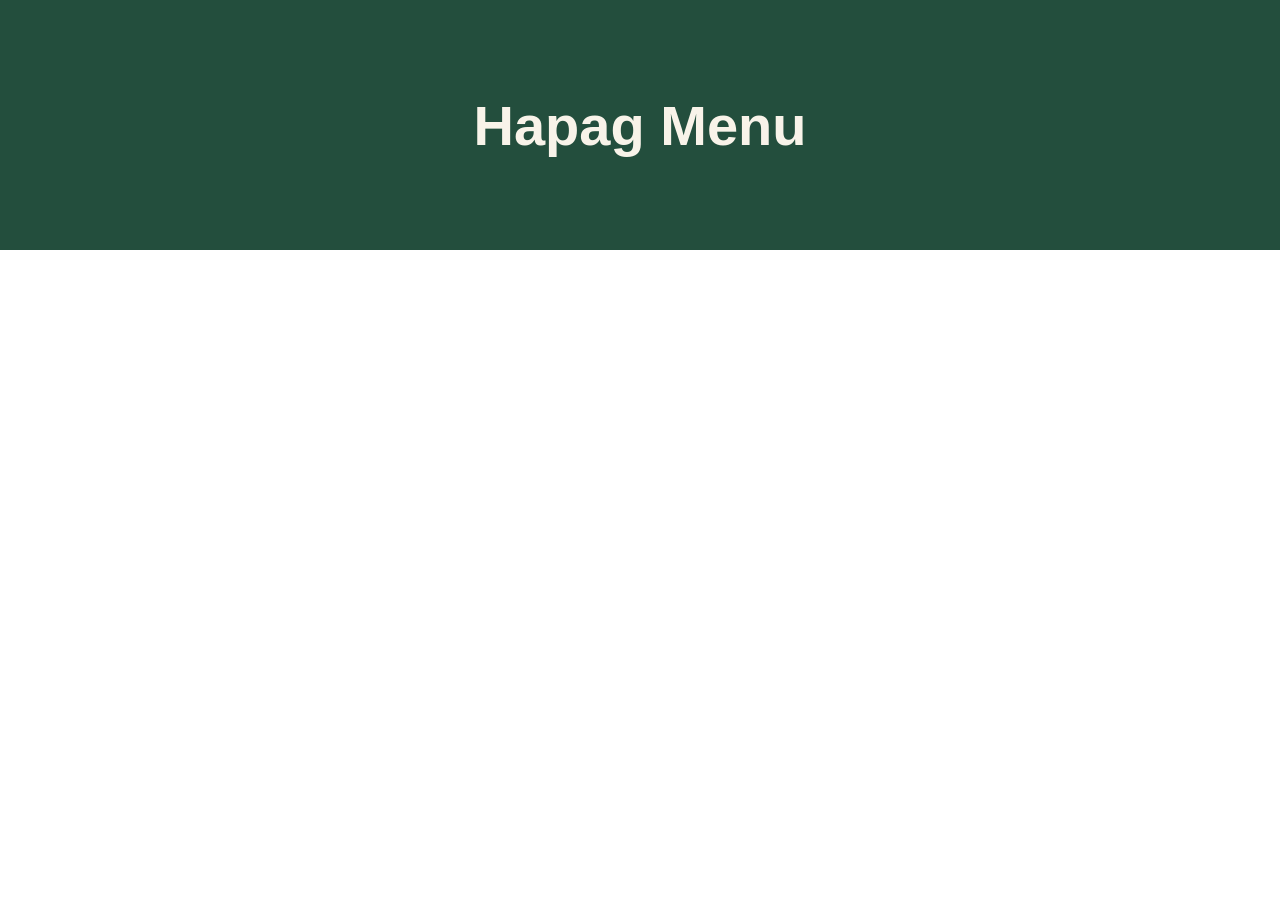
==== pages/menu.html @ a17d986a "setting up the environment for the menu page" ====
<!doctype html>
<html lang="en">
  <head>
    <meta charset="UTF-8" />
    <meta name="viewport" content="width=device-width, initial-scale=1.0" />
    <link rel="stylesheet" href="/css/menu.css" />
    <title>Hapag Menu</title>
  </head>
  <body>
    <header><h1 class="header-title">Hapag Menu</h1></header>
  </body>
</html>
---- css/menu.css ----
* {
  margin: 0;
  padding: 0;
  font-family: Arial, Helvetica, sans-serif;
}

header {
  background-color: #234e3d;
  display: flex;
  text-align: center;
  justify-content: center;
  align-items: center;
  margin: 0 auto;
  height: 250px;
}

.header-title {
  font-size: 3.5rem;
  color: #f8f3e9;
}
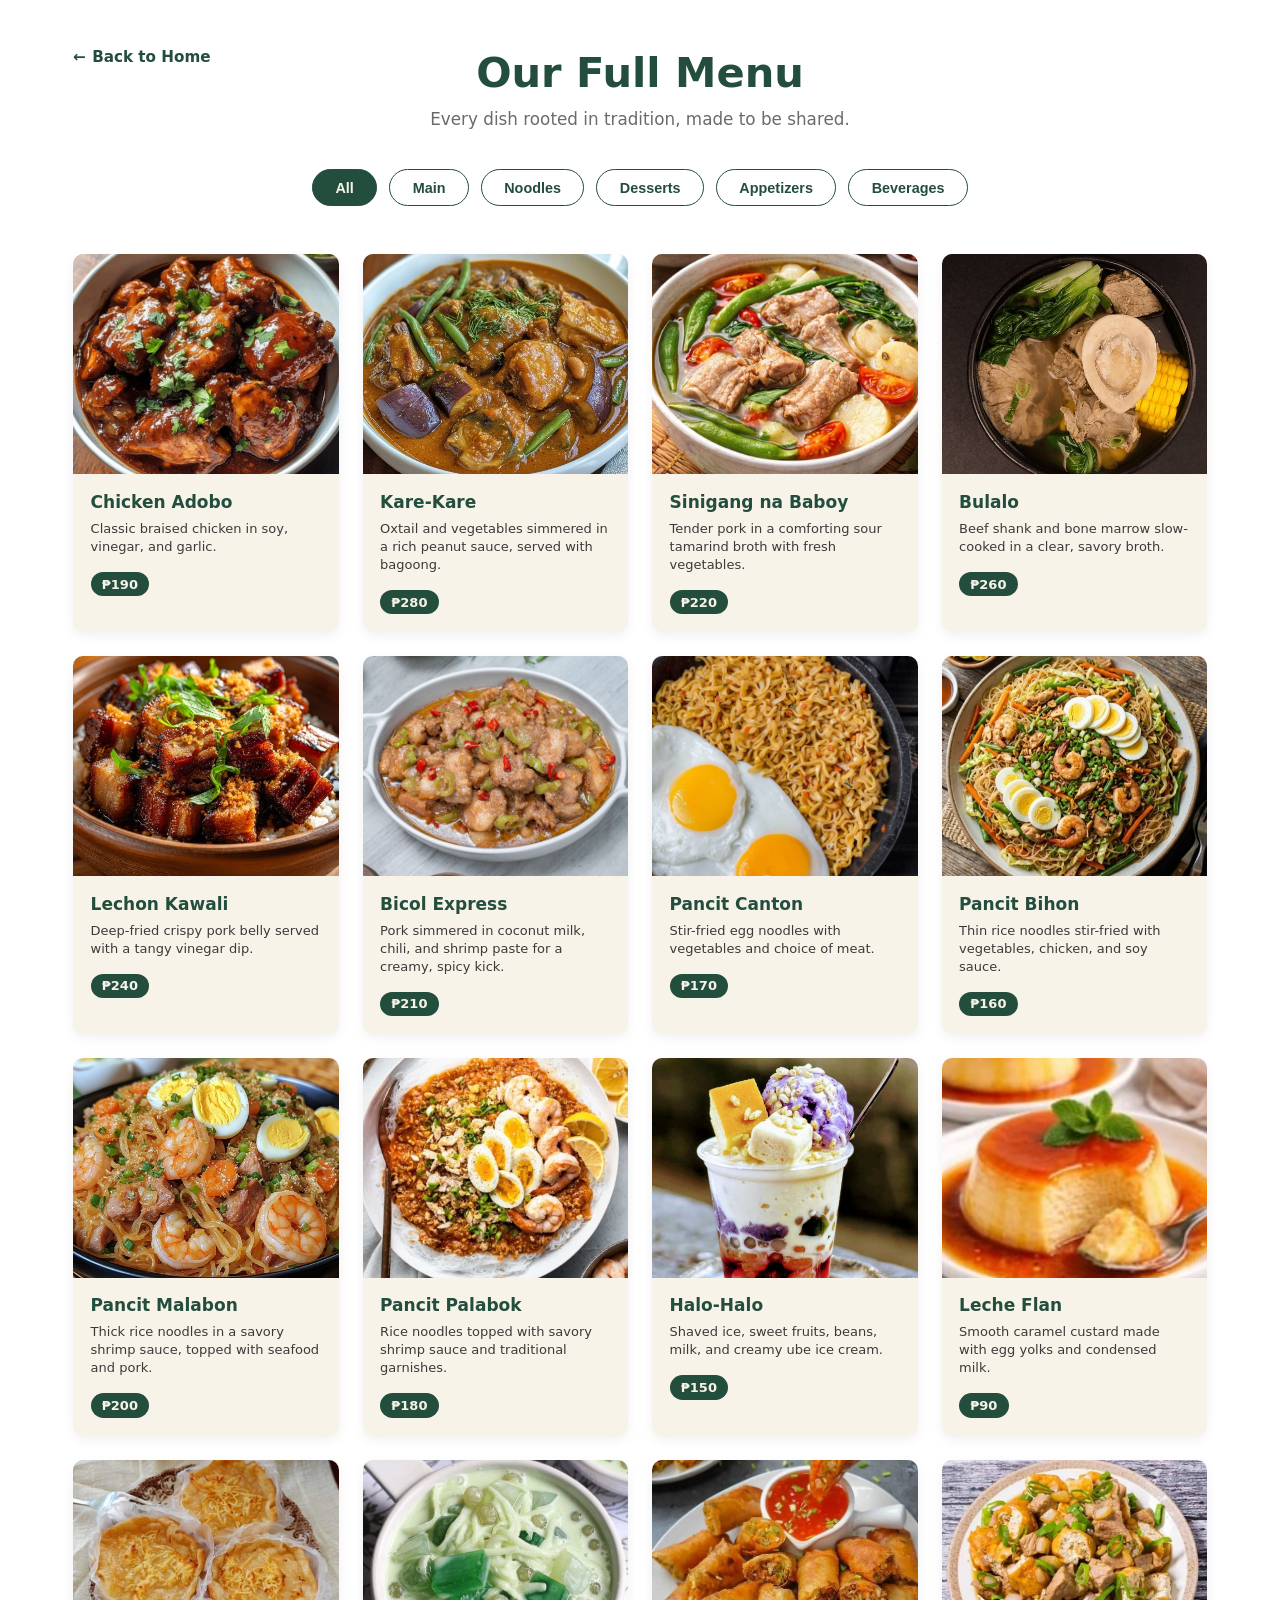
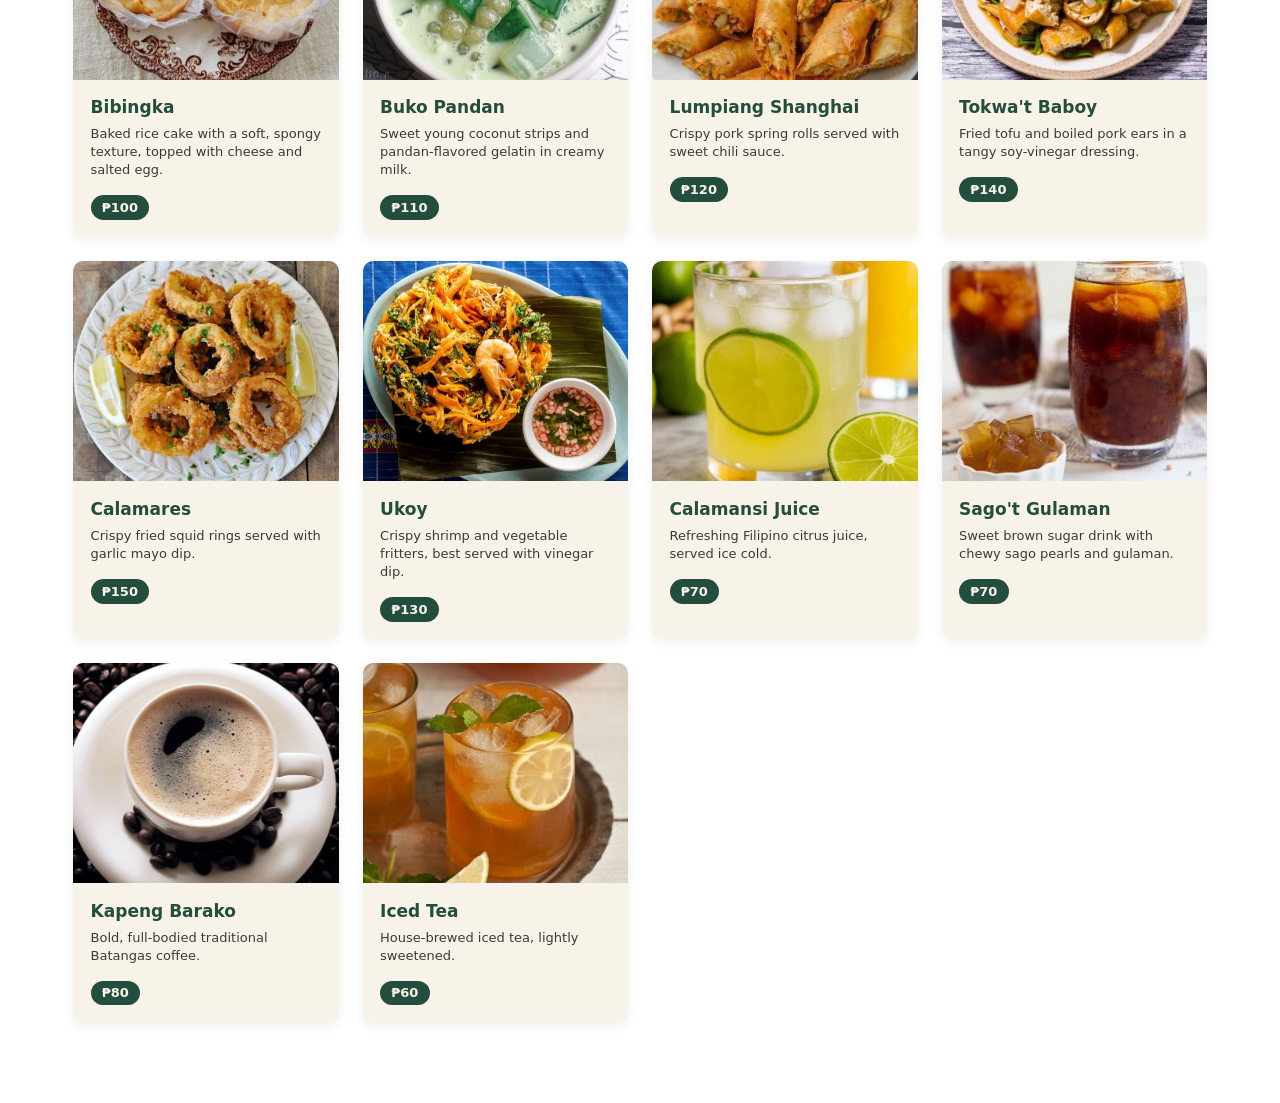
==== commit 10f28348: "feat: add responsive full menu page with category filters" ====
--- a/pages/menu.html
+++ b/pages/menu.html
@@ -3,10 +3,383 @@
   <head>
     <meta charset="UTF-8" />
     <meta name="viewport" content="width=device-width, initial-scale=1.0" />
+    <title>Full Menu | HAPAG</title>
     <link rel="stylesheet" href="/css/menu.css" />
-    <title>Hapag Menu</title>
+    <link
+      rel="stylesheet"
+      href="https://cdnjs.cloudflare.com/ajax/libs/font-awesome/6.5.1/css/all.min.css"
+    />
   </head>
   <body>
-    <header><h1 class="header-title">Hapag Menu</h1></header>
+    <!-- Full Menu Page -->
+    <main id="full-menu">
+      <!-- Page Header -->
+      <div class="full-menu-header">
+        <a href="/index.html" class="back-link">
+          <span class="arrow-back">←</span> Back to Home
+        </a>
+        <h1 class="full-menu-title">Our Full Menu</h1>
+        <p class="full-menu-subtitle">
+          Every dish rooted in tradition, made to be shared.
+        </p>
+      </div>
+
+      <!-- Filter Buttons -->
+      <div class="menu-filters" id="menu-filters">
+        <button class="filter-btn active" data-filter="all">All</button>
+        <button class="filter-btn" data-filter="main">Main</button>
+        <button class="filter-btn" data-filter="noodles">Noodles</button>
+        <button class="filter-btn" data-filter="desserts">Desserts</button>
+        <button class="filter-btn" data-filter="appetizers">Appetizers</button>
+        <button class="filter-btn" data-filter="beverages">Beverages</button>
+      </div>
+
+      <!-- Full Menu Grid -->
+      <div class="full-menu-grid" id="full-menu-grid">
+        <!-- Main Courses -->
+        <article class="menu-card" data-category="main">
+          <div class="menu-img-wrap">
+            <img src="/assets/menu/main/adobo.jpg" alt="Chicken Adobo" />
+          </div>
+          <div class="menu-info">
+            <p class="dish-title">Chicken Adobo</p>
+            <p class="dish-description">
+              Classic braised chicken in soy, vinegar, and garlic.
+            </p>
+            <span class="menu-price">₱190</span>
+          </div>
+        </article>
+
+        <article class="menu-card" data-category="main">
+          <div class="menu-img-wrap">
+            <img src="/assets/menu/main/kare-kare.jpg" alt="Kare-Kare" />
+          </div>
+          <div class="menu-info">
+            <p class="dish-title">Kare-Kare</p>
+            <p class="dish-description">
+              Oxtail and vegetables simmered in a rich peanut sauce, served with
+              bagoong.
+            </p>
+            <span class="menu-price">₱280</span>
+          </div>
+        </article>
+
+        <article class="menu-card" data-category="main">
+          <div class="menu-img-wrap">
+            <img
+              src="/assets/menu/main/pork-sinigang.jpg"
+              alt="Sinigang na Baboy"
+            />
+          </div>
+          <div class="menu-info">
+            <p class="dish-title">Sinigang na Baboy</p>
+            <p class="dish-description">
+              Tender pork in a comforting sour tamarind broth with fresh
+              vegetables.
+            </p>
+            <span class="menu-price">₱220</span>
+          </div>
+        </article>
+
+        <article class="menu-card" data-category="main">
+          <div class="menu-img-wrap">
+            <img src="/assets/menu/main/bulalo.jpg" alt="Bulalo" />
+          </div>
+          <div class="menu-info">
+            <p class="dish-title">Bulalo</p>
+            <p class="dish-description">
+              Beef shank and bone marrow slow-cooked in a clear, savory broth.
+            </p>
+            <span class="menu-price">₱260</span>
+          </div>
+        </article>
+
+        <article class="menu-card" data-category="main">
+          <div class="menu-img-wrap">
+            <img
+              src="/assets/menu/main/lechon-kawali.jpg"
+              alt="Lechon Kawali"
+            />
+          </div>
+          <div class="menu-info">
+            <p class="dish-title">Lechon Kawali</p>
+            <p class="dish-description">
+              Deep-fried crispy pork belly served with a tangy vinegar dip.
+            </p>
+            <span class="menu-price">₱240</span>
+          </div>
+        </article>
+
+        <article class="menu-card" data-category="main">
+          <div class="menu-img-wrap">
+            <img
+              src="/assets/menu/main/bicol-express.jpg"
+              alt="Bicol Express"
+            />
+          </div>
+          <div class="menu-info">
+            <p class="dish-title">Bicol Express</p>
+            <p class="dish-description">
+              Pork simmered in coconut milk, chili, and shrimp paste for a
+              creamy, spicy kick.
+            </p>
+            <span class="menu-price">₱210</span>
+          </div>
+        </article>
+
+        <!-- Noodles -->
+        <article class="menu-card" data-category="noodles">
+          <div class="menu-img-wrap">
+            <img
+              src="/assets/menu/noodles/pancit-canton.jpg"
+              alt="Pancit Canton"
+            />
+          </div>
+          <div class="menu-info">
+            <p class="dish-title">Pancit Canton</p>
+            <p class="dish-description">
+              Stir-fried egg noodles with vegetables and choice of meat.
+            </p>
+            <span class="menu-price">₱170</span>
+          </div>
+        </article>
+
+        <article class="menu-card" data-category="noodles">
+          <div class="menu-img-wrap">
+            <img
+              src="/assets/menu/noodles/pancit-bihon.jpg"
+              alt="Pancit Bihon"
+            />
+          </div>
+          <div class="menu-info">
+            <p class="dish-title">Pancit Bihon</p>
+            <p class="dish-description">
+              Thin rice noodles stir-fried with vegetables, chicken, and soy
+              sauce.
+            </p>
+            <span class="menu-price">₱160</span>
+          </div>
+        </article>
+
+        <article class="menu-card" data-category="noodles">
+          <div class="menu-img-wrap">
+            <img
+              src="/assets/menu/noodles/pancit-malabon.jpg"
+              alt="Pancit Malabon"
+            />
+          </div>
+          <div class="menu-info">
+            <p class="dish-title">Pancit Malabon</p>
+            <p class="dish-description">
+              Thick rice noodles in a savory shrimp sauce, topped with seafood
+              and pork.
+            </p>
+            <span class="menu-price">₱200</span>
+          </div>
+        </article>
+
+        <article class="menu-card" data-category="noodles">
+          <div class="menu-img-wrap">
+            <img
+              src="/assets/menu/noodles/pancit-palabok.jpg"
+              alt="Pancit Palabok"
+            />
+          </div>
+          <div class="menu-info">
+            <p class="dish-title">Pancit Palabok</p>
+            <p class="dish-description">
+              Rice noodles topped with savory shrimp sauce and traditional
+              garnishes.
+            </p>
+            <span class="menu-price">₱180</span>
+          </div>
+        </article>
+
+        <!-- Desserts -->
+        <article class="menu-card" data-category="desserts">
+          <div class="menu-img-wrap">
+            <img src="/assets/menu/desserts/halo-halo.jpg" alt="Halo-halo" />
+          </div>
+          <div class="menu-info">
+            <p class="dish-title">Halo-Halo</p>
+            <p class="dish-description">
+              Shaved ice, sweet fruits, beans, milk, and creamy ube ice cream.
+            </p>
+            <span class="menu-price">₱150</span>
+          </div>
+        </article>
+
+        <article class="menu-card" data-category="desserts">
+          <div class="menu-img-wrap">
+            <img src="/assets/menu/desserts/leche-flan.jpg" alt="Leche Flan" />
+          </div>
+          <div class="menu-info">
+            <p class="dish-title">Leche Flan</p>
+            <p class="dish-description">
+              Smooth caramel custard made with egg yolks and condensed milk.
+            </p>
+            <span class="menu-price">₱90</span>
+          </div>
+        </article>
+
+        <article class="menu-card" data-category="desserts">
+          <div class="menu-img-wrap">
+            <img src="/assets/menu/desserts/bibingka.jpg" alt="Bibingka" />
+          </div>
+          <div class="menu-info">
+            <p class="dish-title">Bibingka</p>
+            <p class="dish-description">
+              Baked rice cake with a soft, spongy texture, topped with cheese
+              and salted egg.
+            </p>
+            <span class="menu-price">₱100</span>
+          </div>
+        </article>
+
+        <article class="menu-card" data-category="desserts">
+          <div class="menu-img-wrap">
+            <img
+              src="/assets/menu/desserts/buko-pandan.jpg"
+              alt="Buko Pandan"
+            />
+          </div>
+          <div class="menu-info">
+            <p class="dish-title">Buko Pandan</p>
+            <p class="dish-description">
+              Sweet young coconut strips and pandan-flavored gelatin in creamy
+              milk.
+            </p>
+            <span class="menu-price">₱110</span>
+          </div>
+        </article>
+
+        <!-- Appetizers -->
+        <article class="menu-card" data-category="appetizers">
+          <div class="menu-img-wrap">
+            <img
+              src="/assets/menu/appetizers/shanghai.jpg"
+              alt="Lumpiang Shanghai"
+            />
+          </div>
+          <div class="menu-info">
+            <p class="dish-title">Lumpiang Shanghai</p>
+            <p class="dish-description">
+              Crispy pork spring rolls served with sweet chili sauce.
+            </p>
+            <span class="menu-price">₱120</span>
+          </div>
+        </article>
+
+        <article class="menu-card" data-category="appetizers">
+          <div class="menu-img-wrap">
+            <img
+              src="/assets/menu/appetizers/tokwa-baboy.jpg"
+              alt="Tokwa't Baboy"
+            />
+          </div>
+          <div class="menu-info">
+            <p class="dish-title">Tokwa't Baboy</p>
+            <p class="dish-description">
+              Fried tofu and boiled pork ears in a tangy soy-vinegar dressing.
+            </p>
+            <span class="menu-price">₱140</span>
+          </div>
+        </article>
+
+        <article class="menu-card" data-category="appetizers">
+          <div class="menu-img-wrap">
+            <img src="/assets/menu/appetizers/calamares.jpg" alt="Calamares" />
+          </div>
+          <div class="menu-info">
+            <p class="dish-title">Calamares</p>
+            <p class="dish-description">
+              Crispy fried squid rings served with garlic mayo dip.
+            </p>
+            <span class="menu-price">₱150</span>
+          </div>
+        </article>
+
+        <article class="menu-card" data-category="appetizers">
+          <div class="menu-img-wrap">
+            <img src="/assets/menu/appetizers/ukoy.jpg" alt="Ukoy" />
+          </div>
+          <div class="menu-info">
+            <p class="dish-title">Ukoy</p>
+            <p class="dish-description">
+              Crispy shrimp and vegetable fritters, best served with vinegar
+              dip.
+            </p>
+            <span class="menu-price">₱130</span>
+          </div>
+        </article>
+
+        <!-- Beverages -->
+        <article class="menu-card" data-category="beverages">
+          <div class="menu-img-wrap">
+            <img
+              src="/assets/menu/beverages/calamansi-juice.jpg"
+              alt="Calamansi Juice"
+            />
+          </div>
+          <div class="menu-info">
+            <p class="dish-title">Calamansi Juice</p>
+            <p class="dish-description">
+              Refreshing Filipino citrus juice, served ice cold.
+            </p>
+            <span class="menu-price">₱70</span>
+          </div>
+        </article>
+
+        <article class="menu-card" data-category="beverages">
+          <div class="menu-img-wrap">
+            <img
+              src="/assets/menu/beverages/sagot-gulaman.jpg"
+              alt="Sago't Gulaman"
+            />
+          </div>
+          <div class="menu-info">
+            <p class="dish-title">Sago't Gulaman</p>
+            <p class="dish-description">
+              Sweet brown sugar drink with chewy sago pearls and gulaman.
+            </p>
+            <span class="menu-price">₱70</span>
+          </div>
+        </article>
+
+        <article class="menu-card" data-category="beverages">
+          <div class="menu-img-wrap">
+            <img
+              src="/assets/menu/beverages/kapeng-barako.jpg"
+              alt="Kapeng Barako"
+            />
+          </div>
+          <div class="menu-info">
+            <p class="dish-title">Kapeng Barako</p>
+            <p class="dish-description">
+              Bold, full-bodied traditional Batangas coffee.
+            </p>
+            <span class="menu-price">₱80</span>
+          </div>
+        </article>
+
+        <article class="menu-card" data-category="beverages">
+          <div class="menu-img-wrap">
+            <img src="/assets/menu/beverages/iced-tea.jpg" alt="Iced Tea" />
+          </div>
+          <div class="menu-info">
+            <p class="dish-title">Iced Tea</p>
+            <p class="dish-description">
+              House-brewed iced tea, lightly sweetened.
+            </p>
+            <span class="menu-price">₱60</span>
+          </div>
+        </article>
+      </div>
+
+      <!-- Empty state, shown by JS when a filter has zero matches -->
+      <p class="no-results" id="no-results" hidden>
+        No dishes found in this category.
+      </p>
+    </main>
   </body>
 </html>
--- a/css/menu.css
+++ b/css/menu.css
@@ -1,20 +1,242 @@
 * {
+  box-sizing: border-box;
+}
+
+body {
   margin: 0;
-  padding: 0;
-  font-family: Arial, Helvetica, sans-serif;
-}
-
-header {
+  font-family:
+    system-ui,
+    -apple-system,
+    "Segoe UI",
+    sans-serif;
+  background-color: white;
+  color: #3a3a3a;
+}
+
+#full-menu {
+  max-width: 1182px;
+  margin: 0 auto;
+  padding: 3rem 1.5rem 5rem;
+}
+
+/* Page Header */
+.full-menu-header {
+  position: relative;
+  text-align: center;
+  margin-bottom: 2.5rem;
+}
+
+.back-link {
+  position: absolute;
+  top: 0;
+  left: 0;
+  display: inline-flex;
+  align-items: center;
+  gap: 0.4rem;
+  text-decoration: none;
+  color: #234e3d;
+  font-size: 0.95rem;
+  font-weight: 550;
+}
+
+.arrow-back {
+  transition: transform 0.2s ease;
+}
+
+.back-link:hover .arrow-back {
+  transform: translateX(-4px);
+}
+
+.full-menu-title {
+  color: #234e3d;
+  font-size: 2.6rem;
+  margin: 0 0 0.75rem;
+}
+
+.full-menu-subtitle {
+  font-size: 1.05rem;
+  color: #3a3a3a;
+  opacity: 0.75;
+  max-width: 500px;
+  margin: 0 auto;
+}
+
+/* Filter Buttons */
+.menu-filters {
+  display: flex;
+  flex-wrap: wrap;
+  justify-content: center;
+  gap: 0.75rem;
+  margin-bottom: 3rem;
+}
+
+.filter-btn {
+  border: 1px solid #234e3d;
+  background-color: transparent;
+  color: #234e3d;
+  font-size: 0.9rem;
+  font-weight: 550;
+  padding: 0.6rem 1.4rem;
+  border-radius: 999px;
+  cursor: pointer;
+  transition:
+    background-color 0.2s ease,
+    color 0.2s ease;
+}
+
+.filter-btn:hover {
+  background-color: rgba(35, 78, 61, 0.08);
+}
+
+/* JS should toggle this class on the clicked button */
+.filter-btn.active {
   background-color: #234e3d;
-  display: flex;
+  color: #f8f3e9;
+}
+
+.filter-btn:focus-visible {
+  outline: 2px solid #234e3d;
+  outline-offset: 3px;
+}
+
+/* Menu Grid */
+.full-menu-grid {
+  display: grid;
+  grid-template-columns: repeat(auto-fit, minmax(240px, 1fr));
+  gap: 1.5rem;
+}
+
+/* JS should set this on menu-card elements not matching the active filter */
+.menu-card.hidden {
+  display: none;
+}
+
+.menu-card {
+  background-color: #f8f3e9;
+  border-radius: 10px;
+  overflow: hidden;
+  box-shadow: 0 4px 12px rgba(0, 0, 0, 0.06);
+  transition:
+    transform 0.25s ease,
+    box-shadow 0.25s ease;
+}
+
+.menu-card:hover {
+  transform: translateY(-5px);
+  box-shadow: 0 12px 28px rgba(0, 0, 0, 0.15);
+}
+
+.menu-img-wrap {
+  overflow: hidden;
+  height: 220px;
+}
+
+.menu-card img {
+  width: 100%;
+  height: 100%;
+  object-fit: cover;
+  display: block;
+  transition: transform 0.35s ease;
+}
+
+.menu-card:hover img {
+  transform: scale(1.06);
+}
+
+.menu-info {
+  padding: 1.1rem;
+}
+
+.dish-title {
+  font-size: 17px;
+  font-weight: 550;
+  margin: 0 0 0.5rem;
+  color: #234e3d;
+}
+
+.dish-description {
+  font-size: 13px;
+  line-height: 18px;
+  margin: 0 0 1rem;
+}
+
+.menu-price {
+  display: inline-block;
+  background-color: #234e3d;
+  color: #f8f3e9;
+  font-size: 13px;
+  font-weight: 600;
+  padding: 0.3rem 0.7rem;
+  border-radius: 999px;
+}
+
+/* Empty state */
+.no-results {
   text-align: center;
-  justify-content: center;
-  align-items: center;
-  margin: 0 auto;
-  height: 250px;
-}
-
-.header-title {
-  font-size: 3.5rem;
-  color: #f8f3e9;
-}
+  color: #3a3a3a;
+  opacity: 0.6;
+  font-size: 1rem;
+  margin-top: 3rem;
+}
+
+/* Smaller desktop / tablet */
+@media (max-width: 1024px) {
+  #full-menu {
+    padding: 2.5rem 1.5rem 4rem;
+  }
+
+  .full-menu-title {
+    font-size: 2.2rem;
+  }
+}
+
+/* Small tablet */
+@media (max-width: 780px) {
+  .full-menu-grid {
+    grid-template-columns: repeat(auto-fit, minmax(200px, 1fr));
+    gap: 1.25rem;
+  }
+
+  .menu-img-wrap {
+    height: 180px;
+  }
+
+  .filter-btn {
+    font-size: 0.85rem;
+    padding: 0.5rem 1.1rem;
+  }
+}
+
+/* Mobile */
+@media (max-width: 650px) {
+  #full-menu {
+    padding: 2rem 1.25rem 3rem;
+  }
+
+  .full-menu-title {
+    font-size: 1.8rem;
+  }
+
+  .full-menu-subtitle {
+    font-size: 0.95rem;
+  }
+
+  .menu-filters {
+    gap: 0.5rem;
+  }
+
+  .filter-btn {
+    font-size: 0.8rem;
+    padding: 0.45rem 0.9rem;
+  }
+
+  .full-menu-grid {
+    grid-template-columns: 1fr;
+    max-width: 400px;
+    margin: 0 auto;
+  }
+
+  .menu-img-wrap {
+    height: 200px;
+  }
+}
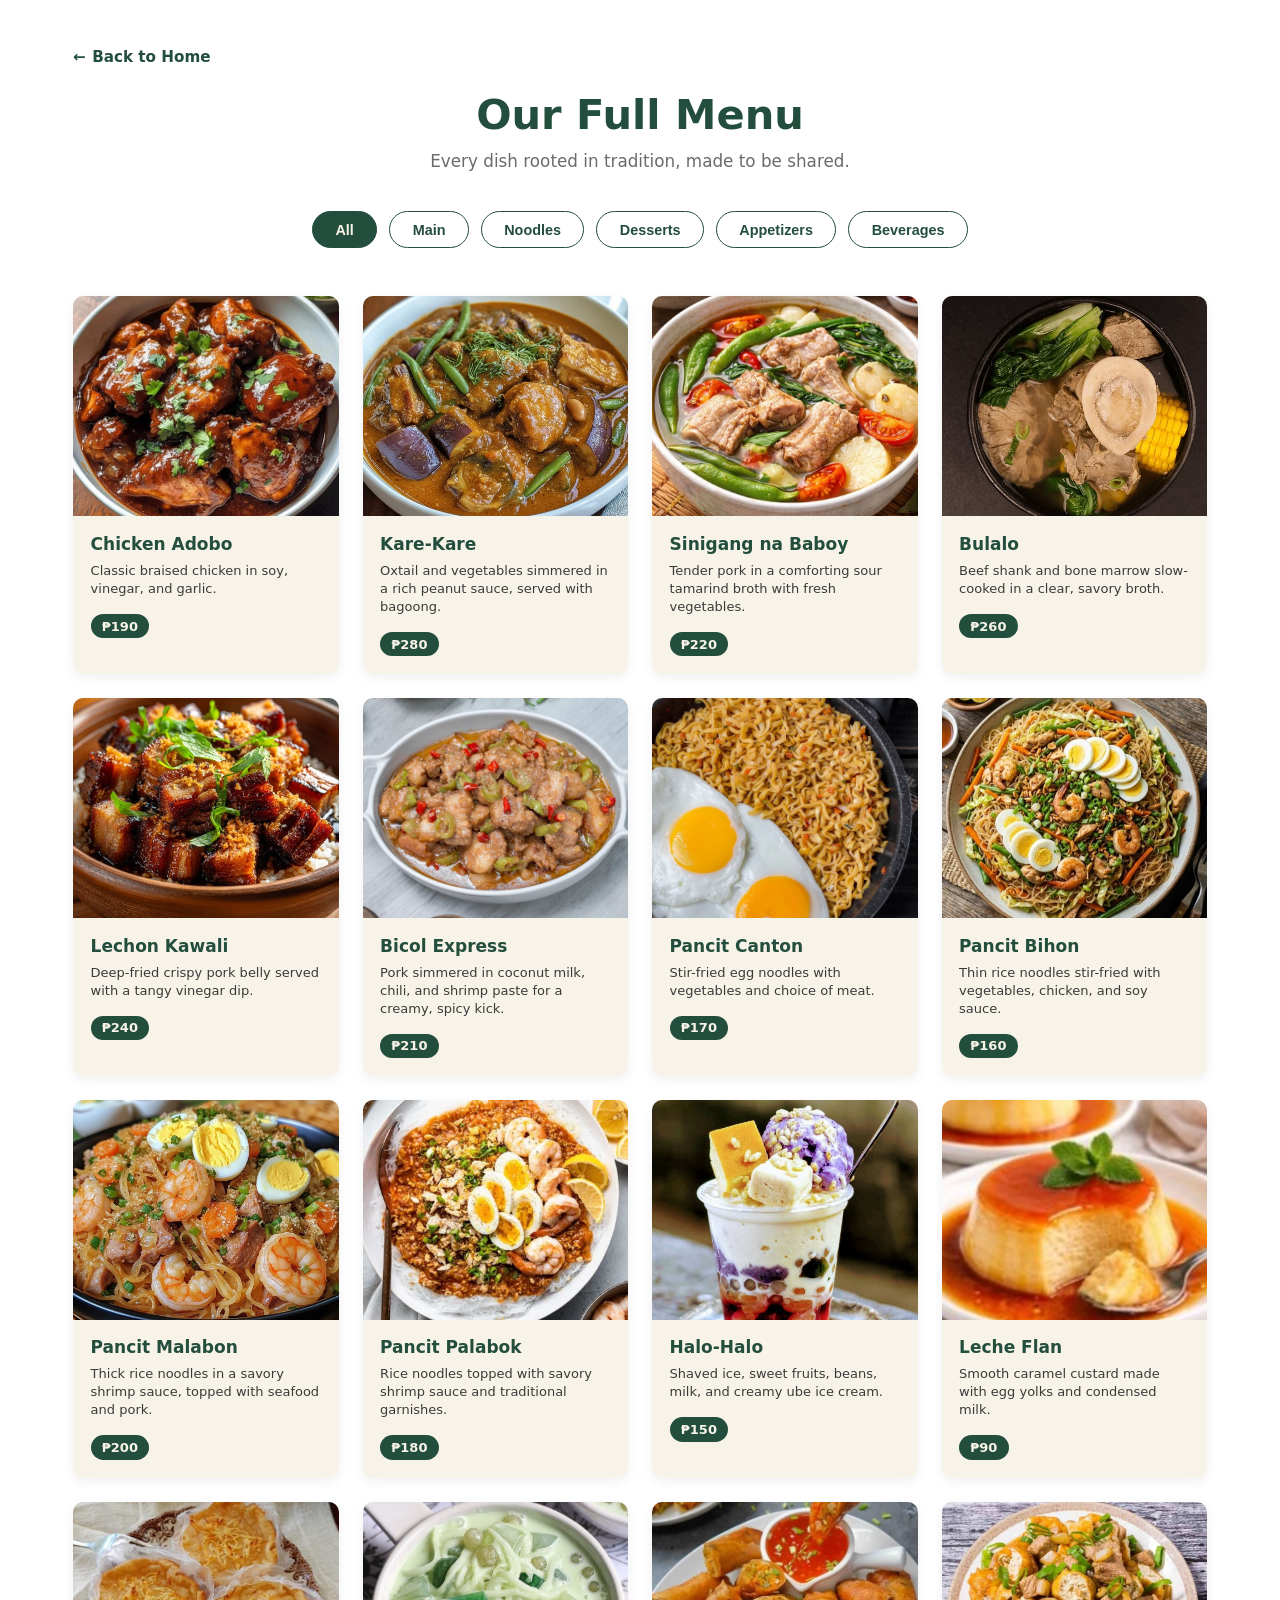
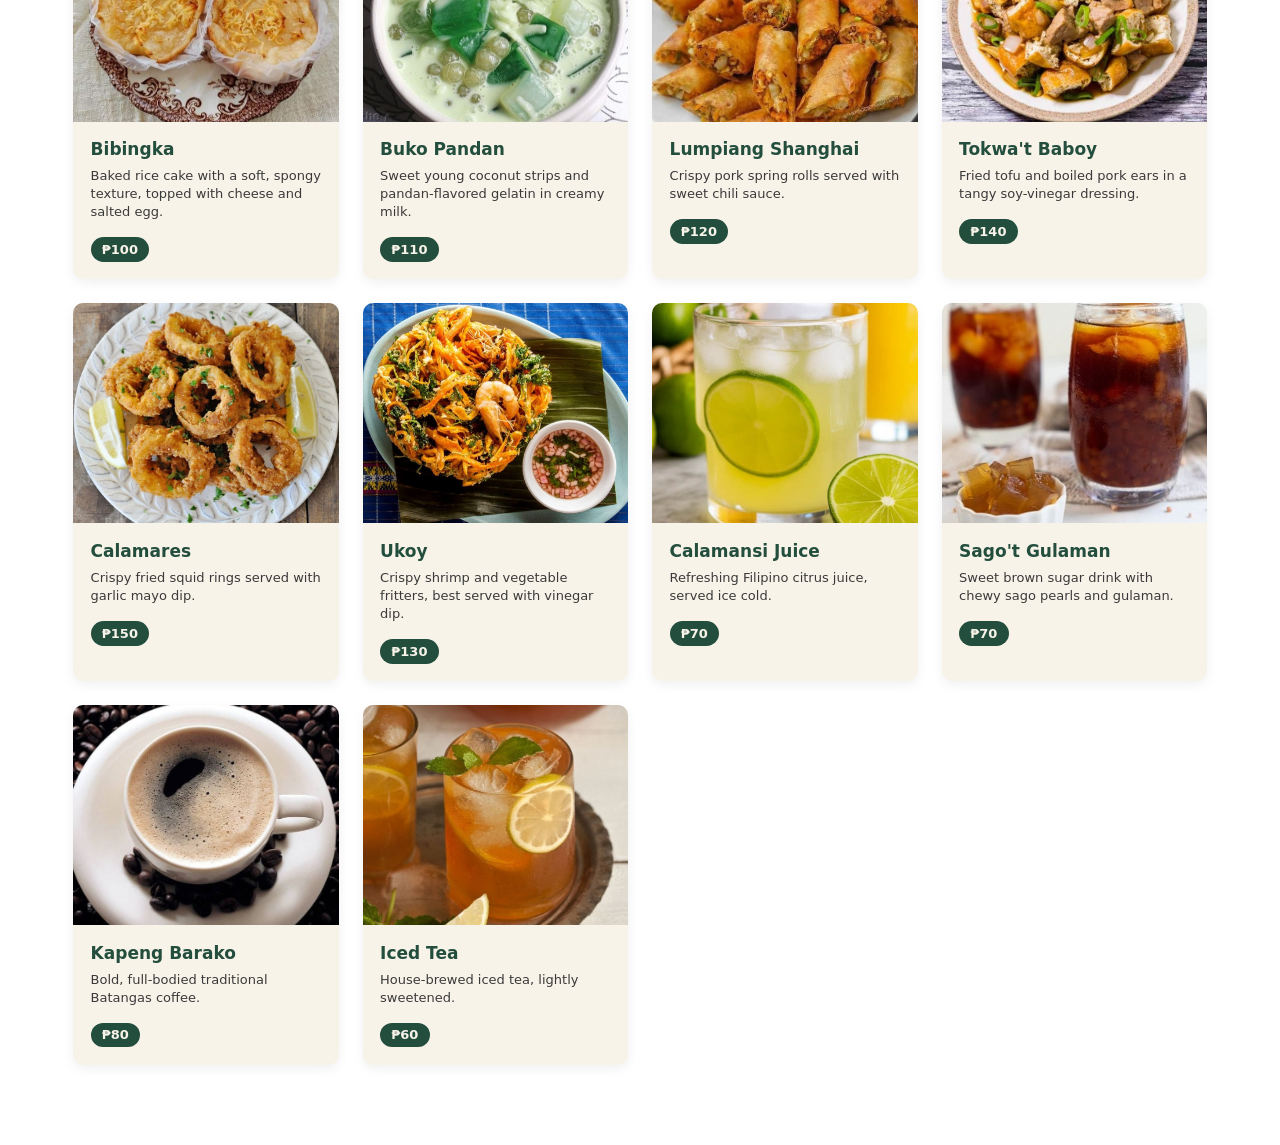
==== commit b183bf63: "fix: cap hero height and add navbar hover/click animations - Add max-height to #hero at each breakpo" ====
--- a/pages/menu.html
+++ b/pages/menu.html
@@ -15,7 +15,7 @@
     <main id="full-menu">
       <!-- Page Header -->
       <div class="full-menu-header">
-        <a href="/index.html" class="back-link">
+        <a href="/index.html#menu" class="back-link">
           <span class="arrow-back">←</span> Back to Home
         </a>
         <h1 class="full-menu-title">Our Full Menu</h1>
--- a/css/menu.css
+++ b/css/menu.css
@@ -21,15 +21,15 @@
 
 /* Page Header */
 .full-menu-header {
-  position: relative;
+  display: flex;
+  flex-direction: column;
+  align-items: center;
   text-align: center;
   margin-bottom: 2.5rem;
 }
 
 .back-link {
-  position: absolute;
-  top: 0;
-  left: 0;
+  align-self: flex-start;
   display: inline-flex;
   align-items: center;
   gap: 0.4rem;
@@ -37,6 +37,7 @@
   color: #234e3d;
   font-size: 0.95rem;
   font-weight: 550;
+  margin-bottom: 1.5rem;
 }
 
 .arrow-back {
